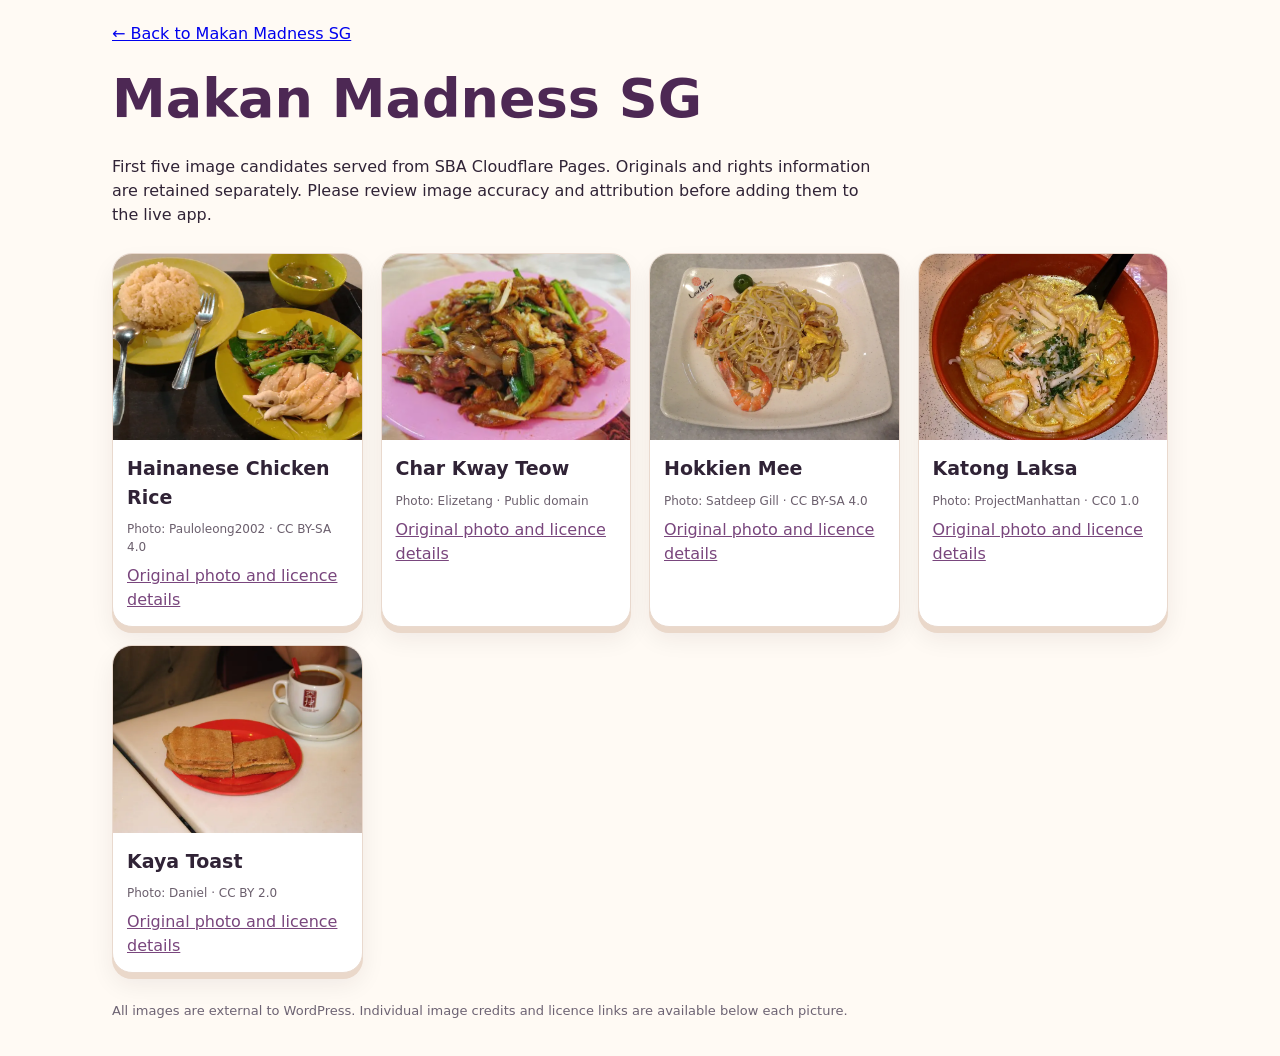
==== makan-madness-sg/index.html @ 08ba7098 "Add responsive review gallery for five externally hosted food images" ====
<!doctype html>
<html lang="en"><head><meta charset="utf-8"><meta name="viewport" content="width=device-width, initial-scale=1"><meta name="robots" content="noindex"><title>Makan Madness SG | Image Preview</title><style>*{box-sizing:border-box}body{margin:0;background:#fffaf4;color:#302336;font:16px/1.5 system-ui,sans-serif}.wrap{max-width:1100px;margin:auto;padding:22px}h1{font-size:clamp(30px,5vw,54px);margin:12px 0;color:#4d2854}p{max-width:760px}.grid{display:grid;grid-template-columns:repeat(auto-fit,minmax(210px,1fr));gap:18px;margin-top:26px}.card{overflow:hidden;background:white;border:1px solid #e9d9ce;border-radius:20px;box-shadow:0 6px 0 #ead8ca,0 12px 24px #28132312}.card img{width:100%;aspect-ratio:4/3;object-fit:cover;background:#f4e7d5;display:block}.body{padding:14px}.body h2{font-size:19px;margin:0 0 9px}.body p{font-size:12px;color:#6b5f6d;margin:0 0 8px}.body a{color:#79467d;text-decoration:underline}a:focus-visible{outline:3px solid orange}.note{font-size:13px;color:#6d6373;margin-top:28px}</style></head><body><main class="wrap"><a href="https://rethinkingislam.net/sba/makan-madness-sg/">← Back to Makan Madness SG</a><h1>Makan Madness SG</h1><p>First five image candidates served from SBA Cloudflare Pages. Originals and rights information are retained separately. Please review image accuracy and attribution before adding them to the live app.</p><div class="grid" id="cards"></div><p class="note">All images are external to WordPress. Individual image credits and licence links are available below each picture.</p></main><script>
fetch('./image-manifest.json').then(r=>{if(!r.ok)throw Error('Manifest unavailable');return r.json()}).then(data=>{let el=document.getElementById('cards');for(let d of data.images){let a=document.createElement('article');a.className='card';let img=document.createElement('img');img.src=d.path;img.alt=d.dish;img.loading='lazy';img.onerror=()=>{img.alt='Image unavailable: '+d.dish};let b=document.createElement('div');b.className='body';let h=document.createElement('h2');h.textContent=d.dish;let p=document.createElement('p');p.textContent='Photo: '+d.author+' · '+d.license;let src=document.createElement('a');src.href=d.source;src.target='_blank';src.rel='noopener noreferrer';src.textContent='Original photo and licence details';b.append(h,p,src);a.append(img,b);el.append(a)}}).catch(e=>document.getElementById('cards').textContent='Preview could not load: '+e.message);
</script></body></html>
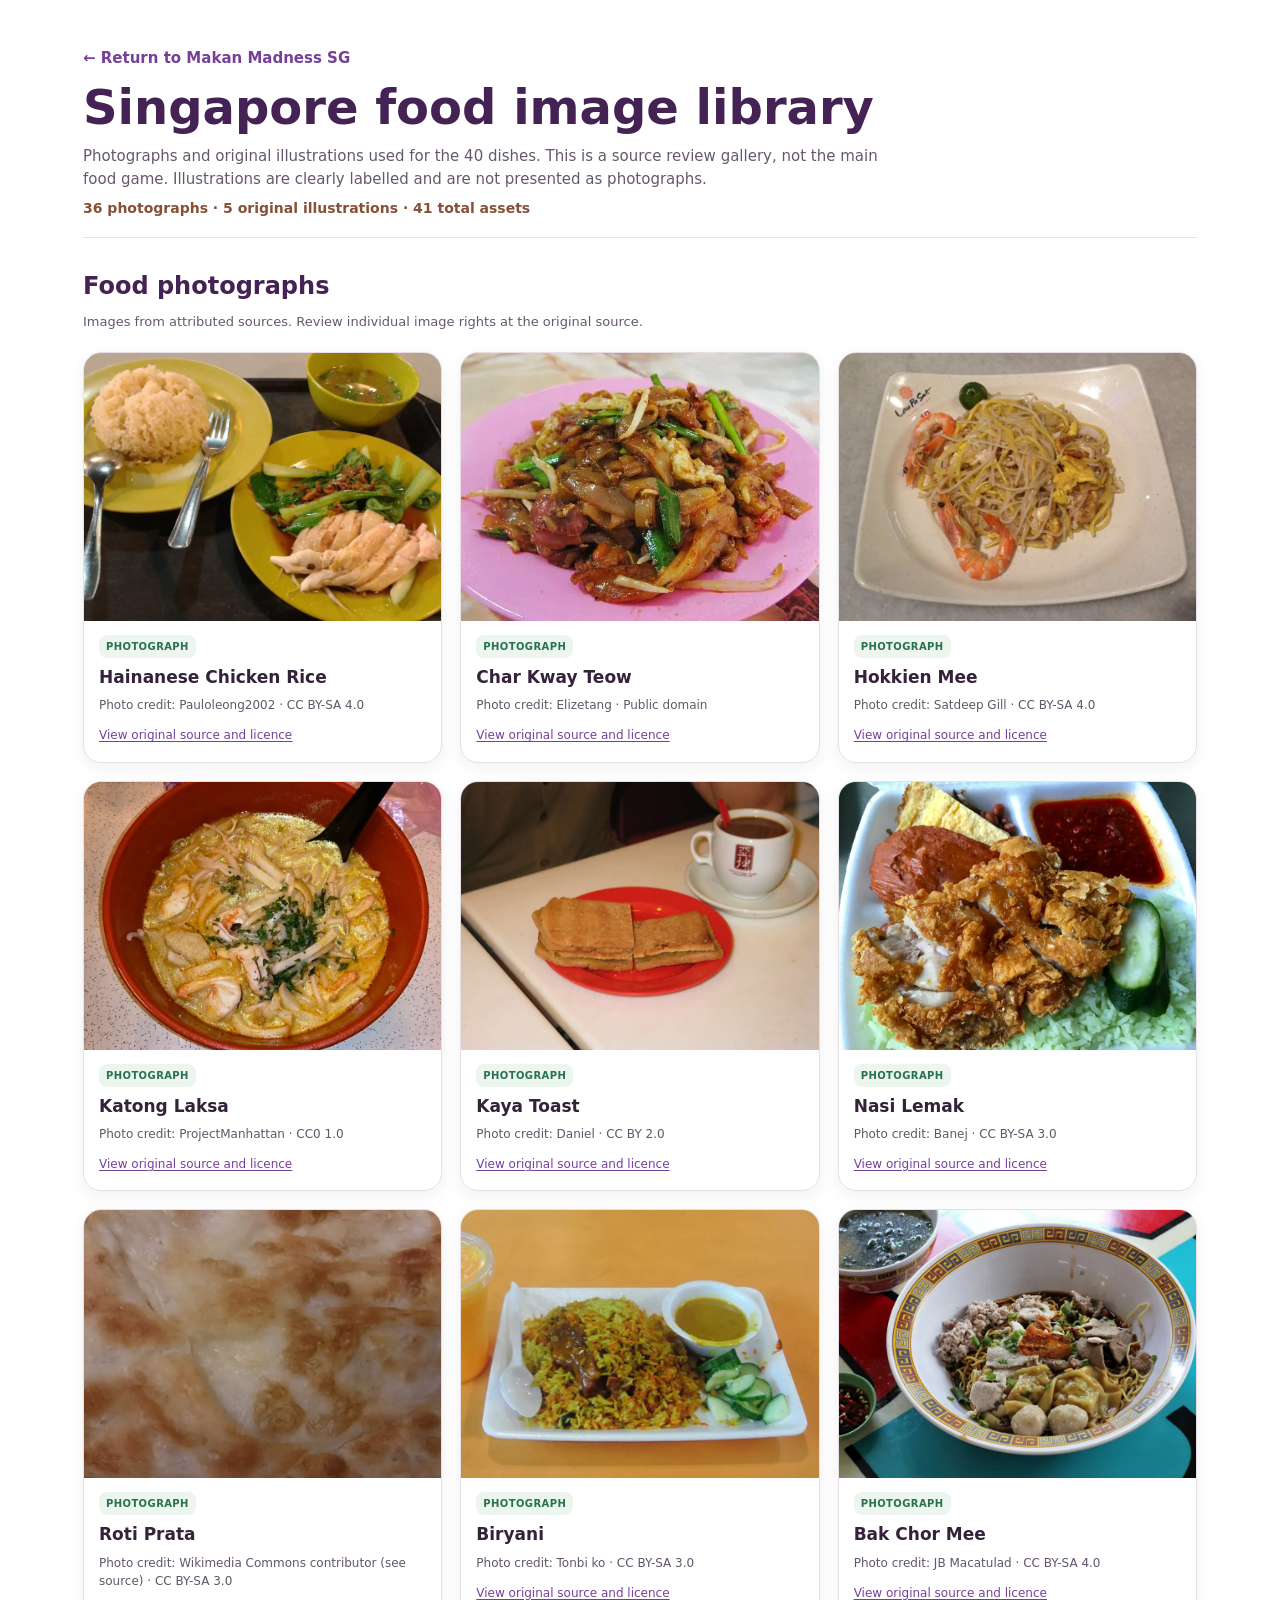
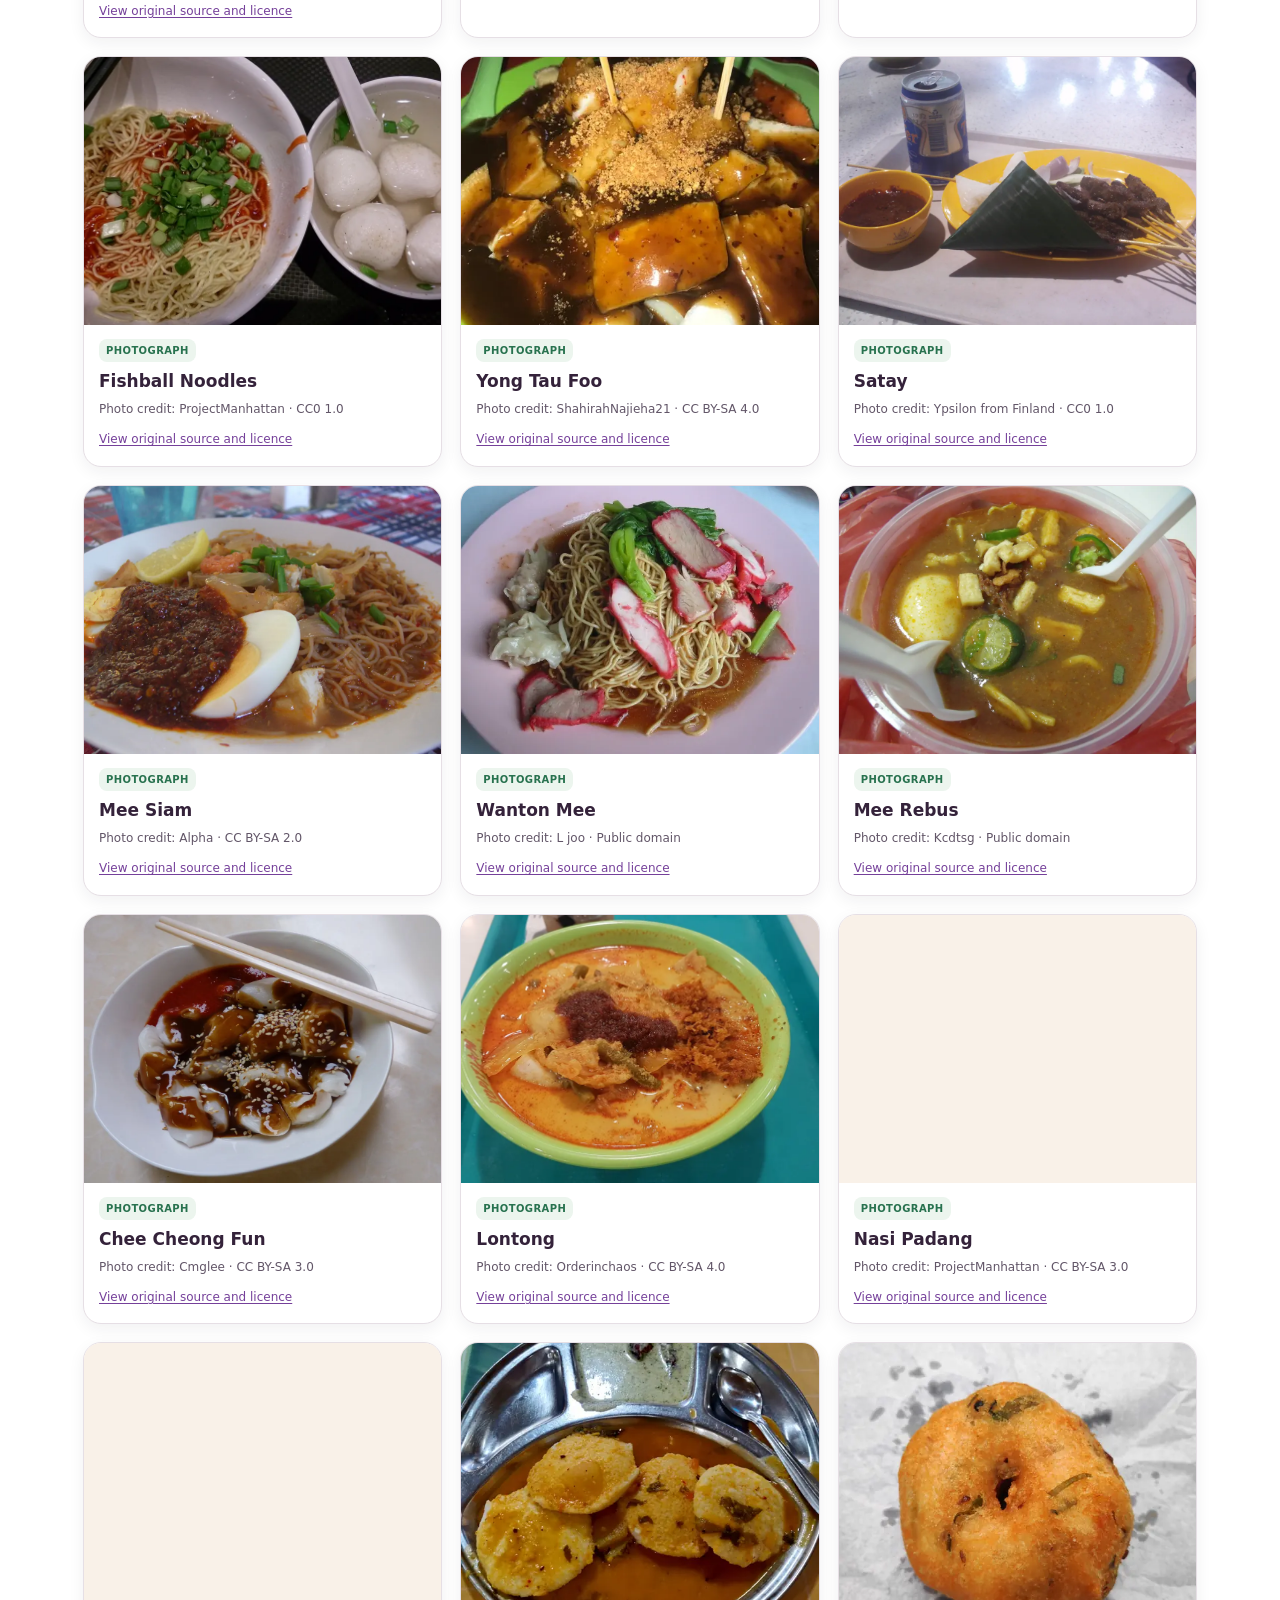
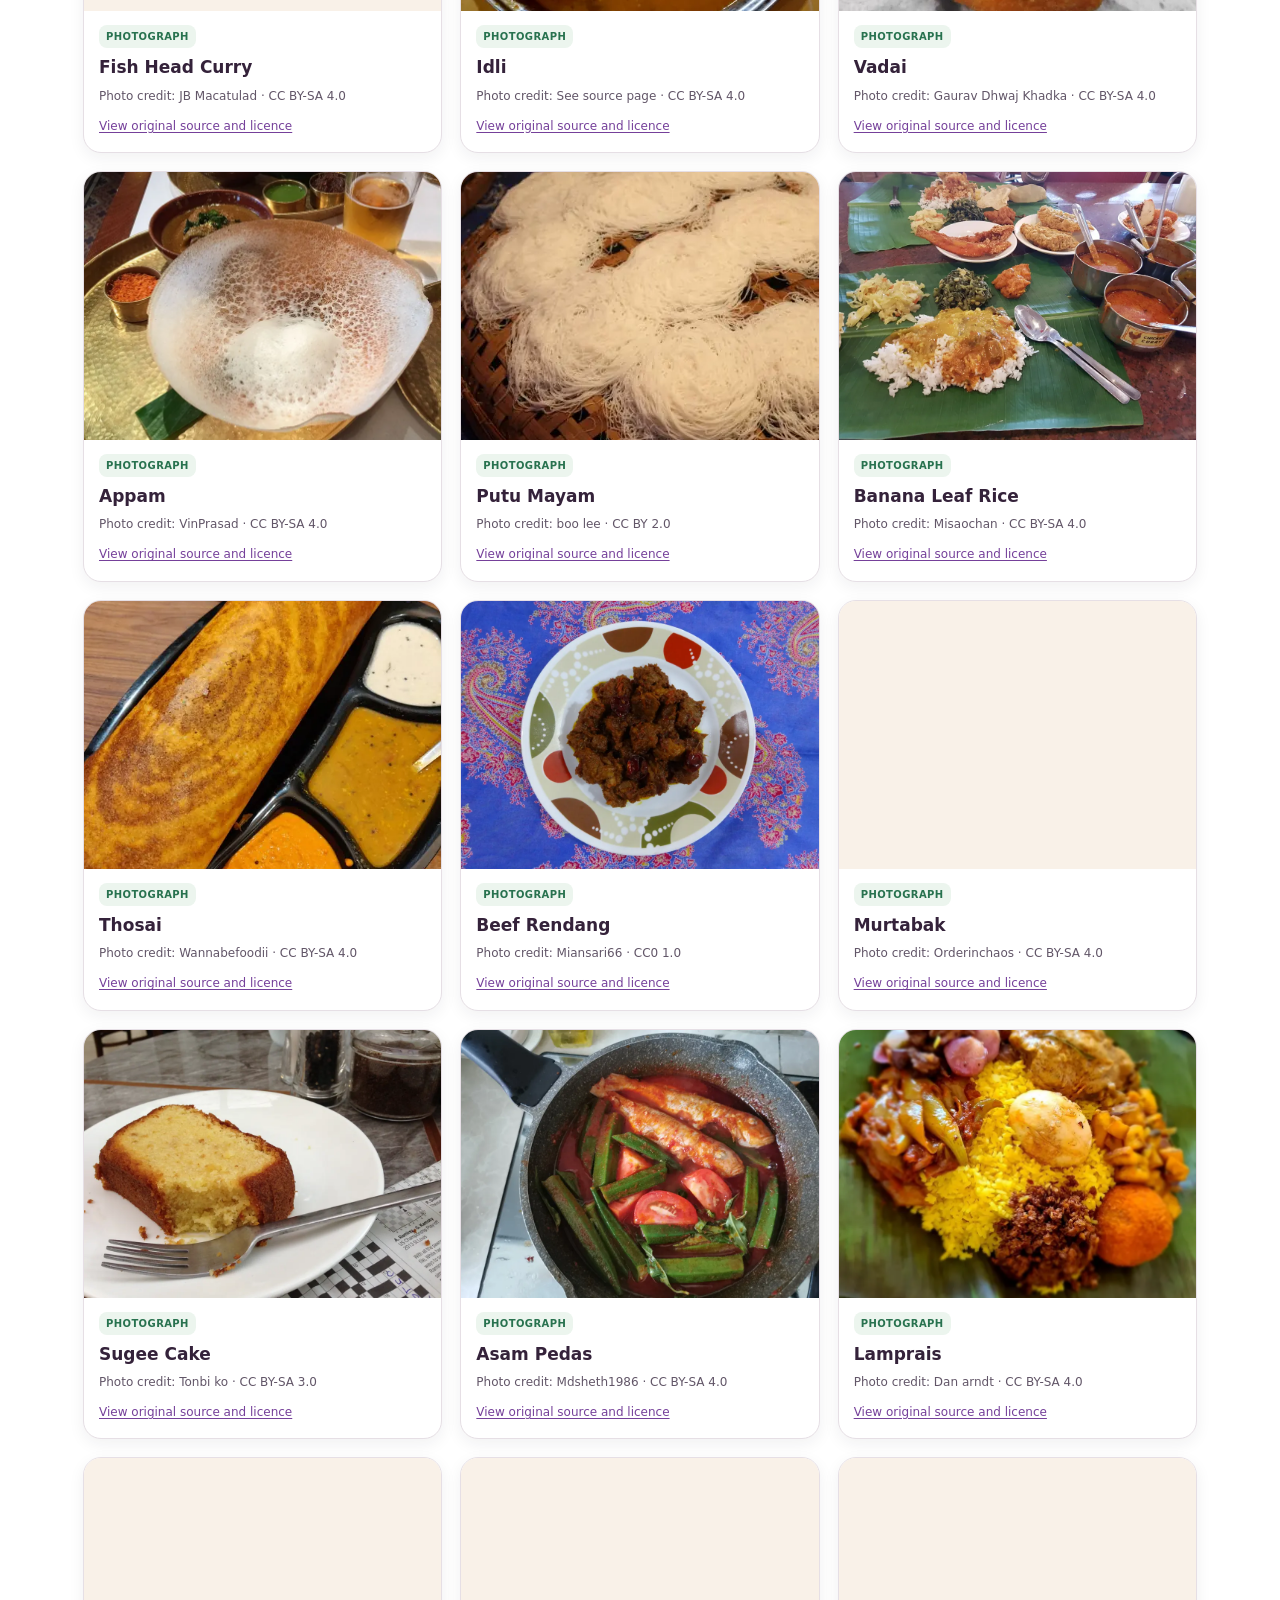
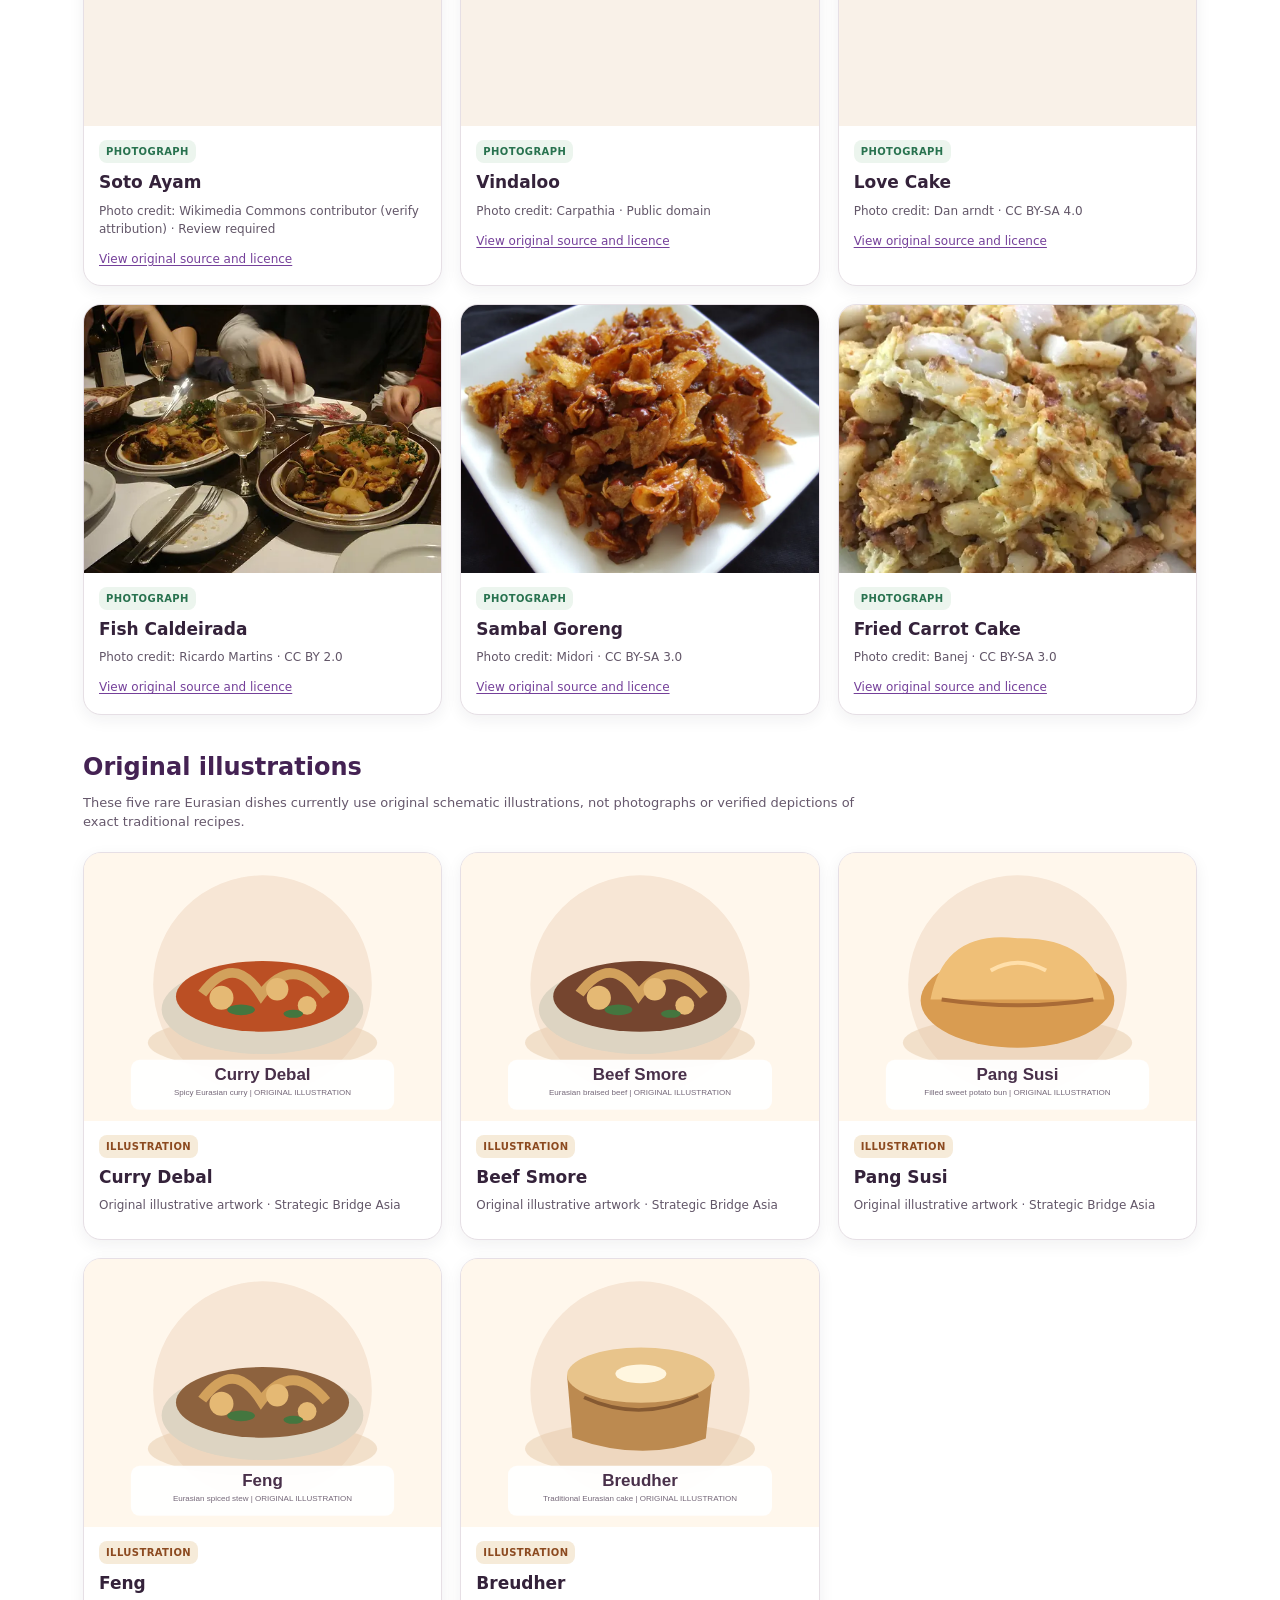
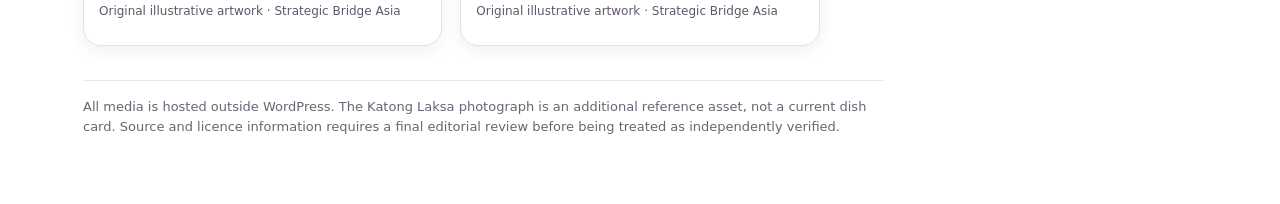
==== commit 246c9f67: "Correct misleading photo captions and redesign mobile gallery with separate illustrations" ====
--- a/makan-madness-sg/index.html
+++ b/makan-madness-sg/index.html
@@ -1,4 +1,26 @@
 <!doctype html>
-<html lang="en"><head><meta charset="utf-8"><meta name="viewport" content="width=device-width, initial-scale=1"><meta name="robots" content="noindex"><title>Makan Madness SG | Image Preview</title><style>*{box-sizing:border-box}body{margin:0;background:#fffaf4;color:#302336;font:16px/1.5 system-ui,sans-serif}.wrap{max-width:1100px;margin:auto;padding:22px}h1{font-size:clamp(30px,5vw,54px);margin:12px 0;color:#4d2854}p{max-width:760px}.grid{display:grid;grid-template-columns:repeat(auto-fit,minmax(210px,1fr));gap:18px;margin-top:26px}.card{overflow:hidden;background:white;border:1px solid #e9d9ce;border-radius:20px;box-shadow:0 6px 0 #ead8ca,0 12px 24px #28132312}.card img{width:100%;aspect-ratio:4/3;object-fit:cover;background:#f4e7d5;display:block}.body{padding:14px}.body h2{font-size:19px;margin:0 0 9px}.body p{font-size:12px;color:#6b5f6d;margin:0 0 8px}.body a{color:#79467d;text-decoration:underline}a:focus-visible{outline:3px solid orange}.note{font-size:13px;color:#6d6373;margin-top:28px}</style></head><body><main class="wrap"><a href="https://rethinkingislam.net/sba/makan-madness-sg/">← Back to Makan Madness SG</a><h1>Makan Madness SG</h1><p>First five image candidates served from SBA Cloudflare Pages. Originals and rights information are retained separately. Please review image accuracy and attribution before adding them to the live app.</p><div class="grid" id="cards"></div><p class="note">All images are external to WordPress. Individual image credits and licence links are available below each picture.</p></main><script>
-fetch('./image-manifest.json').then(r=>{if(!r.ok)throw Error('Manifest unavailable');return r.json()}).then(data=>{let el=document.getElementById('cards');for(let d of data.images){let a=document.createElement('article');a.className='card';let img=document.createElement('img');img.src=d.path;img.alt=d.dish;img.loading='lazy';img.onerror=()=>{img.alt='Image unavailable: '+d.dish};let b=document.createElement('div');b.className='body';let h=document.createElement('h2');h.textContent=d.dish;let p=document.createElement('p');p.textContent='Photo: '+d.author+' · '+d.license;let src=document.createElement('a');src.href=d.source;src.target='_blank';src.rel='noopener noreferrer';src.textContent='Original photo and licence details';b.append(h,p,src);a.append(img,b);el.append(a)}}).catch(e=>document.getElementById('cards').textContent='Preview could not load: '+e.message);
+<html lang="en"><head><meta charset="utf-8"><meta name="viewport" content="width=device-width, initial-scale=1"><meta name="robots" content="noindex"><title>Makan Madness SG | Food Image Review</title>
+<style>
+*{box-sizing:border-box}html{color-scheme:light}body{margin:0;background:#fff;color:#302336;font:15px/1.5 system-ui,-apple-system,Segoe UI,sans-serif}a{color:#75409a}a:focus-visible{outline:3px solid #e5a430;outline-offset:2px}.wrap{max-width:1150px;margin:auto;padding:22px 18px 44px}.back{font-weight:750;text-decoration:none}.head{padding:25px 0 18px;border-bottom:1px solid #eee0e5}h1{font-size:clamp(30px,5vw,48px);line-height:1.08;margin:12px 0;color:#442253}h2{font-size:24px;margin:30px 0 6px;color:#442253}p{max-width:800px;margin:8px 0;color:#66586c}.count{font-size:14px;font-weight:700;color:#865137}.grid{display:grid;grid-template-columns:repeat(3,minmax(0,1fr));gap:18px;margin:20px 0 34px}.card{overflow:hidden;background:#fff;border:1px solid #e6dfe5;border-radius:18px;box-shadow:0 5px 16px #271a2910;min-width:0}.card img{width:100%;aspect-ratio:4/3;object-fit:cover;background:#f9f1e8;display:block}.body{padding:13px 15px 16px}.body h3{font-size:17px;line-height:1.25;margin:0 0 8px;color:#34223a;overflow-wrap:anywhere}.body p{font-size:12px;color:#625668;margin:0 0 9px;overflow-wrap:anywhere}.body a{font-size:12px;text-decoration:underline;text-underline-offset:2px}.flag{display:inline-block;font-size:10px;font-weight:800;letter-spacing:.04em;text-transform:uppercase;border-radius:8px;padding:4px 7px;margin:0 0 9px;background:#f6ebd9;color:#8c4a20}.flag.photo{background:#ecf5ee;color:#28724f}.note{font-size:13px;color:#6d6373;padding:16px 0;border-top:1px solid #eee3eb}.empty{font-size:14px;color:#735f68}.gallery-intro{font-size:13px} @media(max-width:800px){.grid{grid-template-columns:repeat(2,minmax(0,1fr));gap:13px}.body{padding:12px}.body h3{font-size:16px}}@media(max-width:390px){.grid{grid-template-columns:1fr}.wrap{padding:16px 13px}}@media(prefers-reduced-motion:reduce){*{scroll-behavior:auto!important}}
+</style></head><body><main class="wrap">
+<div class="head"><a class="back" href="https://rethinkingislam.net/sba/makan-madness-sg/">← Return to Makan Madness SG</a><h1>Singapore food image library</h1><p>Photographs and original illustrations used for the 40 dishes. This is a source review gallery, not the main food game. Illustrations are clearly labelled and are not presented as photographs.</p><div class="count" id="count" aria-live="polite">Loading image records…</div></div>
+<section aria-labelledby="photos-title"><h2 id="photos-title">Food photographs</h2><p class="gallery-intro">Images from attributed sources. Review individual image rights at the original source.</p><div id="photographs" class="grid"></div></section>
+<section aria-labelledby="illustrations-title"><h2 id="illustrations-title">Original illustrations</h2><p class="gallery-intro">These five rare Eurasian dishes currently use original schematic illustrations, not photographs or verified depictions of exact traditional recipes.</p><div id="illustrations" class="grid"></div></section>
+<p class="note">All media is hosted outside WordPress. The Katong Laksa photograph is an additional reference asset, not a current dish card. Source and licence information requires a final editorial review before being treated as independently verified.</p></main>
+<script>
+(function(){const base='https://sba-8ul.pages.dev';const photos=document.getElementById('photographs'),illus=document.getElementById('illustrations');
+function makeCard(d){const isIllustration=d.image_type==='illustration'||String(d.path||'').endsWith('.svg');let card=document.createElement('article');card.className='card';
+let img=document.createElement('img');img.src=d.path;img.alt=(isIllustration?'Original illustration of ':'Photograph labelled as ')+d.dish;img.loading='lazy';img.decoding='async';img.onerror=function(){img.alt='Media unavailable: '+d.dish};
+let body=document.createElement('div');body.className='body';let flag=document.createElement('span');flag.className='flag'+(isIllustration?'':' photo');flag.textContent=isIllustration?'Illustration':'Photograph';
+let name=document.createElement('h3');name.textContent=d.dish;
+let credit=document.createElement('p');credit.textContent=isIllustration?'Original illustrative artwork · Strategic Bridge Asia':('Photo credit: '+(d.author||'Source author pending')+' · '+(d.license||'Licence review pending'));
+body.append(flag,name,credit);
+if(!isIllustration&&d.source){let src=document.createElement('a');src.href=d.source;src.target='_blank';src.rel='noopener noreferrer';src.textContent='View original source and licence';body.append(src)}
+card.append(img,body);return card;}
+fetch('./image-manifest.json',{cache:'no-cache'}).then(r=>{if(!r.ok)throw Error('Manifest unavailable');return r.json()}).then(data=>{
+const all=(data.images||[]);let p=0,i=0;for(const d of all){const isIllustration=d.image_type==='illustration'||String(d.path||'').endsWith('.svg');(isIllustration?illus:photos).append(makeCard(d));if(isIllustration)i++;else p++;}
+document.getElementById('count').textContent=p+' photographs · '+i+' original illustrations · '+all.length+' total assets';
+if(!i)illus.innerHTML='<p class="empty">No illustrations are currently published.</p>';
+}).catch(err=>{document.getElementById('count').textContent='Unable to load gallery: '+err.message});
+})();
 </script></body></html>
